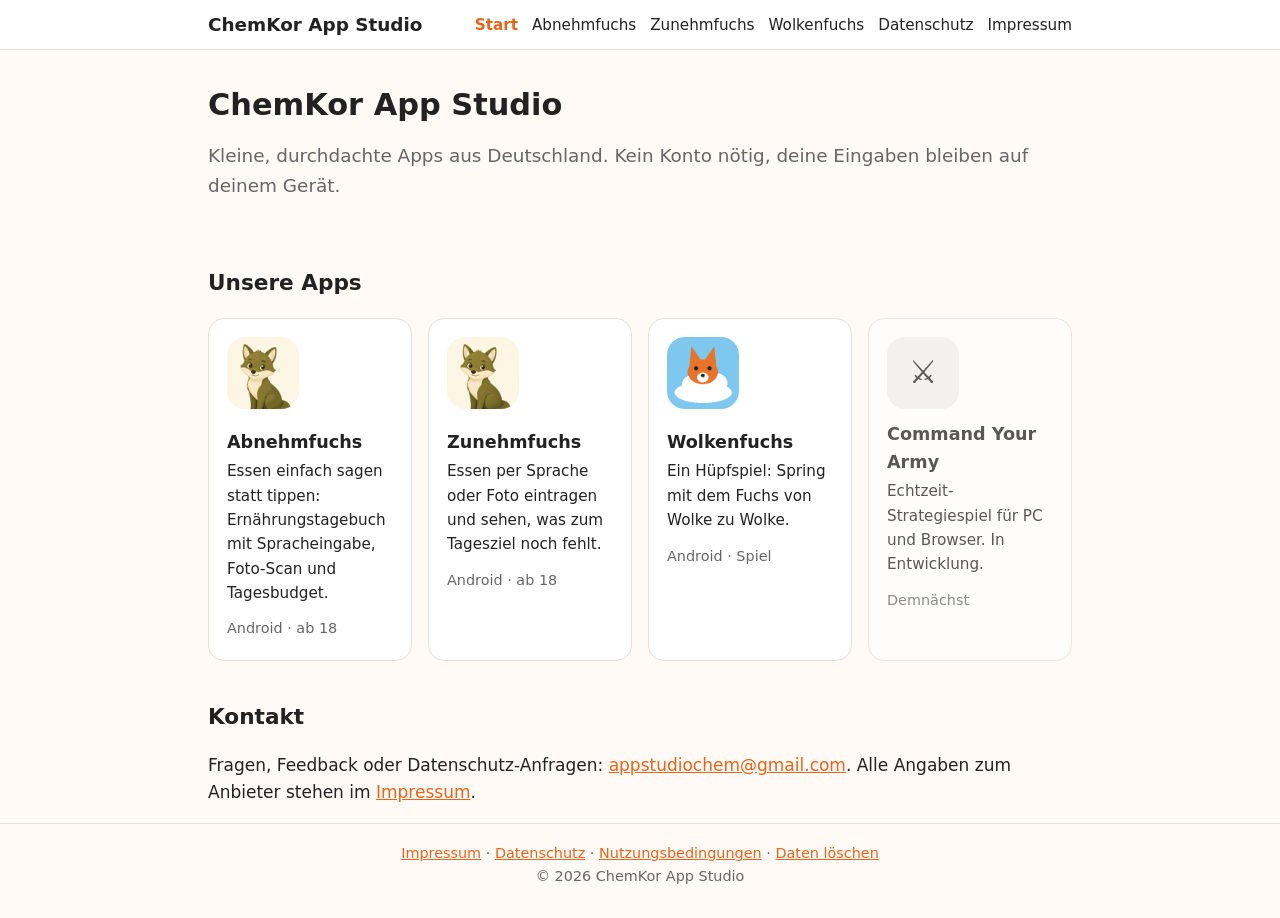
==== index.html @ cd86f169 "Website ChemKor App Studio" ====
<!DOCTYPE html>
<html lang="de">
<head>
<meta charset="utf-8">
<meta name="viewport" content="width=device-width, initial-scale=1">
<title>Apps aus Deutschland – ChemKor App Studio</title>
<meta name="description" content="ChemKor App Studio: Abnehmfuchs, Zunehmfuchs, Wolkenfuchs und mehr.">
<link rel="canonical" href="https://appstudiochem.de/">
<link rel="stylesheet" href="style.css">
<link rel="icon" href="img/abnehmfuchs.png">
</head>
<body>
<header class="top"><div class="wrap"><a class="brand" href="index.html">ChemKor App Studio</a><nav><a href="index.html" aria-current="page">Start</a><a href="abnehmfuchs.html">Abnehmfuchs</a><a href="zunehmfuchs.html">Zunehmfuchs</a><a href="wolkenfuchs.html">Wolkenfuchs</a><a href="datenschutz.html">Datenschutz</a><a href="impressum.html">Impressum</a></nav></div></header>
<main class="wrap">

<section class="hero">
<h1>ChemKor App Studio</h1>
<p>Kleine, durchdachte Apps aus Deutschland. Kein Konto nötig, deine Eingaben bleiben auf deinem Gerät.</p>
</section>
<h2>Unsere Apps</h2>
<div class="tiles">
<a class="tile" href="abnehmfuchs.html"><img src="img/abnehmfuchs.png" alt="" width="96" height="96"><h3>Abnehmfuchs</h3><p>Essen einfach sagen statt tippen: Ernährungstagebuch mit Spracheingabe, Foto-Scan und Tagesbudget.</p><span class="pkg">Android · ab 18</span></a>
<a class="tile" href="zunehmfuchs.html"><img src="img/zunehmfuchs.png" alt="" width="96" height="96"><h3>Zunehmfuchs</h3><p>Essen per Sprache oder Foto eintragen und sehen, was zum Tagesziel noch fehlt.</p><span class="pkg">Android · ab 18</span></a>
<a class="tile" href="wolkenfuchs.html"><img src="img/wolkenfuchs.png" alt="" width="96" height="96"><h3>Wolkenfuchs</h3><p>Ein Hüpfspiel: Spring mit dem Fuchs von Wolke zu Wolke.</p><span class="pkg">Android · Spiel</span></a>
<div class="tile soon"><div class="ph" aria-hidden="true">⚔</div><h3>Command Your Army</h3><p>Echtzeit-Strategiespiel für PC und Browser. In Entwicklung.</p><span class="pkg">Demnächst</span></div>
</div>
<h2>Kontakt</h2>
<p>Fragen, Feedback oder Datenschutz-Anfragen: <a href="mailto:appstudiochem@gmail.com">appstudiochem@gmail.com</a>. Alle Angaben zum Anbieter stehen im <a href="impressum.html">Impressum</a>.</p>

</main>
<footer><div class="wrap"><a href="impressum.html">Impressum</a> · <a href="datenschutz.html">Datenschutz</a> · <a href="nutzung.html">Nutzungsbedingungen</a> · <a href="loeschung.html">Daten löschen</a><br>© 2026 ChemKor App Studio</div></footer>
</body>
</html>
---- style.css ----
:root{--bg:#fffaf5;--fg:#222;--muted:#666;--acc:#e8641b;--card:#fff;--line:#eadfd5}
*{box-sizing:border-box}
html{-webkit-text-size-adjust:100%}
body{margin:0;font:17px/1.6 system-ui,-apple-system,"Segoe UI",Roboto,Arial,sans-serif;background:var(--bg);color:var(--fg)}
.wrap{max-width:900px;margin:0 auto;padding:0 18px}
a{color:var(--acc)}
.top{background:#fff;border-bottom:1px solid var(--line);position:sticky;top:0;z-index:1}
.top .wrap{display:flex;flex-wrap:wrap;align-items:center;justify-content:space-between;gap:6px 16px;padding:10px 18px}
.brand{font-weight:700;font-size:1.15rem;color:var(--fg);text-decoration:none}
nav{display:flex;flex-wrap:wrap;gap:2px 14px}
nav a{text-decoration:none;color:var(--fg);font-size:.95rem;white-space:nowrap}
nav a[aria-current]{color:var(--acc);font-weight:600}
main{padding:24px 18px 40px}
h1{font-size:1.9rem;line-height:1.2;margin:.4em 0}
h2{font-size:1.35rem;margin-top:1.8em}
h3{font-size:1.1rem;margin-top:1.4em}
.hero{padding:24px 0 8px}.hero p{font-size:1.15rem;color:var(--muted)}
.tiles{display:grid;grid-template-columns:repeat(auto-fill,minmax(200px,1fr));gap:16px}
.tile{display:block;background:var(--card);border:1px solid var(--line);border-radius:16px;padding:18px;text-decoration:none;color:var(--fg)}
a.tile:hover{border-color:var(--acc)}
.tile img,.ph{width:72px;height:72px;border-radius:18px}
.ph{display:flex;align-items:center;justify-content:center;background:#eee;font-size:2rem}
.tile h3{margin:.6em 0 .2em}.tile p{margin:0 0 .6em;font-size:.95rem}
.soon{opacity:.75}
.pkg,.muted{color:var(--muted);font-size:.9rem}
.app-head{display:flex;gap:20px;align-items:center;flex-wrap:wrap}
.app-head img{border-radius:28px}
.lead{font-size:1.15rem}
.btn{display:inline-block;background:var(--acc);color:#fff;padding:10px 16px;border-radius:10px;text-decoration:none;margin:4px 8px 4px 0}
.btn.alt{background:#fff;color:var(--acc);border:1px solid var(--acc)}
.toc{background:#fff;border:1px solid var(--line);border-radius:10px;padding:10px 14px;font-size:.95rem}
code{background:#f1ebe5;padding:1px 5px;border-radius:4px;font-size:.9em}
footer{border-top:1px solid var(--line);padding:18px 0 30px;font-size:.9rem;color:var(--muted);text-align:center}
@media (prefers-color-scheme:dark){:root{--bg:#1b1917;--fg:#eee;--muted:#aaa;--card:#24211e;--line:#3a3530}.top,.toc,.btn.alt{background:#24211e}nav a,.brand{color:var(--fg)}code{background:#333}.ph{background:#333}}
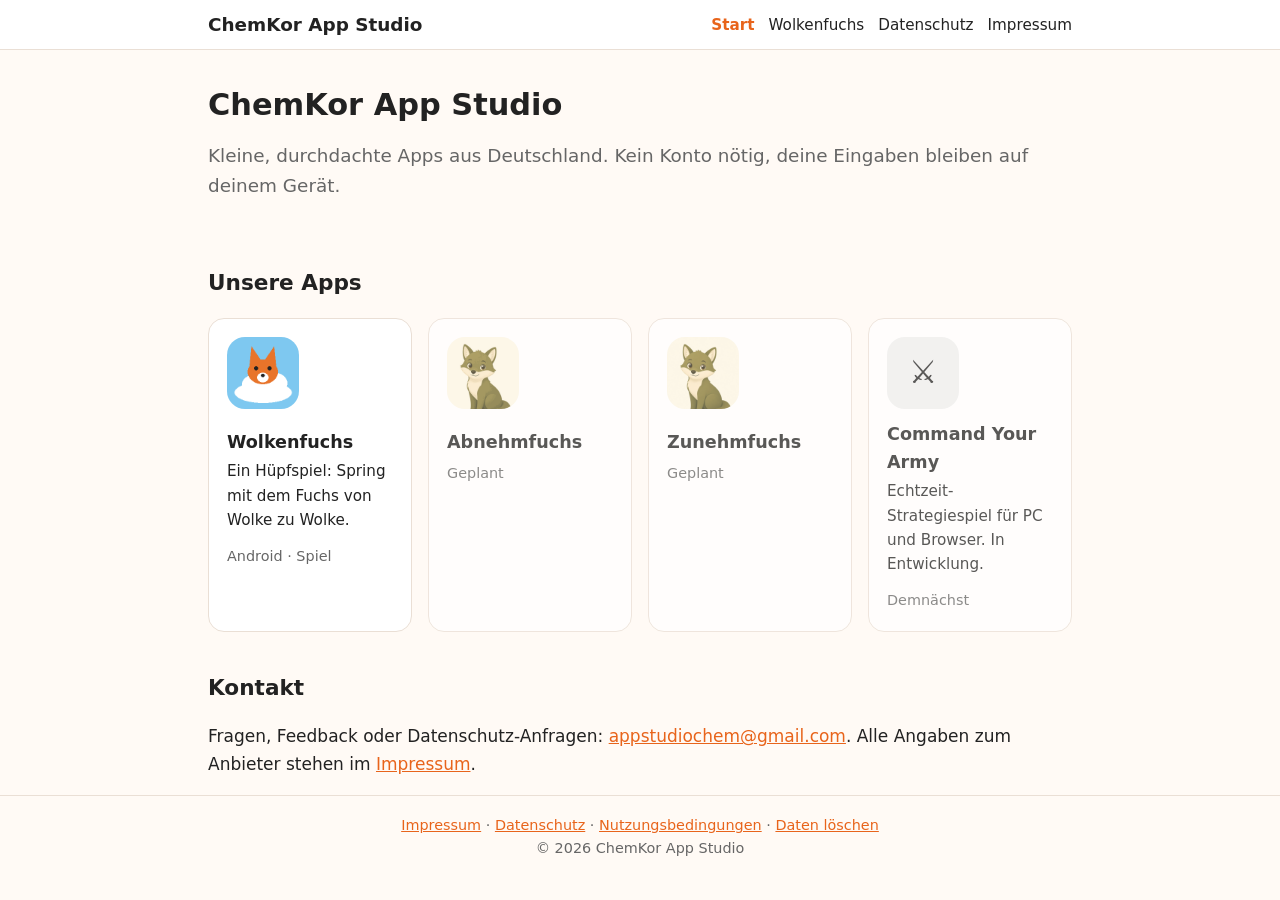
==== commit bdc30470: "Wolkenfuchs zuerst, Abnehm-/Zunehmfuchs geplant" ====
--- a/index.html
+++ b/index.html
@@ -7,10 +7,10 @@
 <meta name="description" content="ChemKor App Studio: Abnehmfuchs, Zunehmfuchs, Wolkenfuchs und mehr.">
 <link rel="canonical" href="https://appstudiochem.de/">
 <link rel="stylesheet" href="style.css">
-<link rel="icon" href="img/abnehmfuchs.png">
+<link rel="icon" href="img/wolkenfuchs.png">
 </head>
 <body>
-<header class="top"><div class="wrap"><a class="brand" href="index.html">ChemKor App Studio</a><nav><a href="index.html" aria-current="page">Start</a><a href="abnehmfuchs.html">Abnehmfuchs</a><a href="zunehmfuchs.html">Zunehmfuchs</a><a href="wolkenfuchs.html">Wolkenfuchs</a><a href="datenschutz.html">Datenschutz</a><a href="impressum.html">Impressum</a></nav></div></header>
+<header class="top"><div class="wrap"><a class="brand" href="index.html">ChemKor App Studio</a><nav><a href="index.html" aria-current="page">Start</a><a href="wolkenfuchs.html">Wolkenfuchs</a><a href="datenschutz.html">Datenschutz</a><a href="impressum.html">Impressum</a></nav></div></header>
 <main class="wrap">
 
 <section class="hero">
@@ -19,9 +19,9 @@
 </section>
 <h2>Unsere Apps</h2>
 <div class="tiles">
-<a class="tile" href="abnehmfuchs.html"><img src="img/abnehmfuchs.png" alt="" width="96" height="96"><h3>Abnehmfuchs</h3><p>Essen einfach sagen statt tippen: Ernährungstagebuch mit Spracheingabe, Foto-Scan und Tagesbudget.</p><span class="pkg">Android · ab 18</span></a>
-<a class="tile" href="zunehmfuchs.html"><img src="img/zunehmfuchs.png" alt="" width="96" height="96"><h3>Zunehmfuchs</h3><p>Essen per Sprache oder Foto eintragen und sehen, was zum Tagesziel noch fehlt.</p><span class="pkg">Android · ab 18</span></a>
 <a class="tile" href="wolkenfuchs.html"><img src="img/wolkenfuchs.png" alt="" width="96" height="96"><h3>Wolkenfuchs</h3><p>Ein Hüpfspiel: Spring mit dem Fuchs von Wolke zu Wolke.</p><span class="pkg">Android · Spiel</span></a>
+<div class="tile soon"><img src="img/abnehmfuchs.png" alt="" width="96" height="96"><h3>Abnehmfuchs</h3><span class="pkg">Geplant</span></div>
+<div class="tile soon"><img src="img/zunehmfuchs.png" alt="" width="96" height="96"><h3>Zunehmfuchs</h3><span class="pkg">Geplant</span></div>
 <div class="tile soon"><div class="ph" aria-hidden="true">⚔</div><h3>Command Your Army</h3><p>Echtzeit-Strategiespiel für PC und Browser. In Entwicklung.</p><span class="pkg">Demnächst</span></div>
 </div>
 <h2>Kontakt</h2>
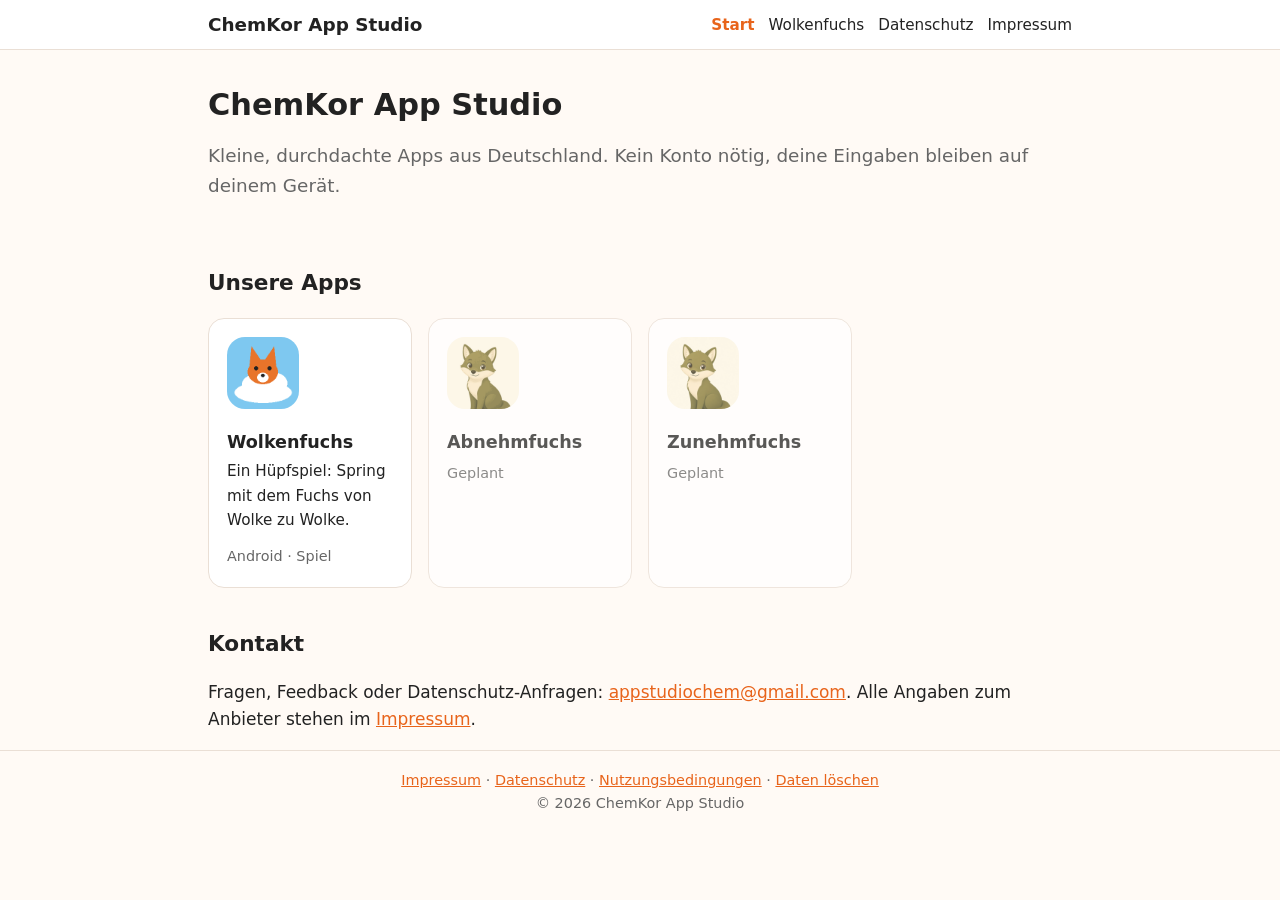
==== commit fea9f913: "Command Your Army entfernt" ====
--- a/index.html
+++ b/index.html
@@ -22,7 +22,6 @@
 <a class="tile" href="wolkenfuchs.html"><img src="img/wolkenfuchs.png" alt="" width="96" height="96"><h3>Wolkenfuchs</h3><p>Ein Hüpfspiel: Spring mit dem Fuchs von Wolke zu Wolke.</p><span class="pkg">Android · Spiel</span></a>
 <div class="tile soon"><img src="img/abnehmfuchs.png" alt="" width="96" height="96"><h3>Abnehmfuchs</h3><span class="pkg">Geplant</span></div>
 <div class="tile soon"><img src="img/zunehmfuchs.png" alt="" width="96" height="96"><h3>Zunehmfuchs</h3><span class="pkg">Geplant</span></div>
-<div class="tile soon"><div class="ph" aria-hidden="true">⚔</div><h3>Command Your Army</h3><p>Echtzeit-Strategiespiel für PC und Browser. In Entwicklung.</p><span class="pkg">Demnächst</span></div>
 </div>
 <h2>Kontakt</h2>
 <p>Fragen, Feedback oder Datenschutz-Anfragen: <a href="mailto:appstudiochem@gmail.com">appstudiochem@gmail.com</a>. Alle Angaben zum Anbieter stehen im <a href="impressum.html">Impressum</a>.</p>
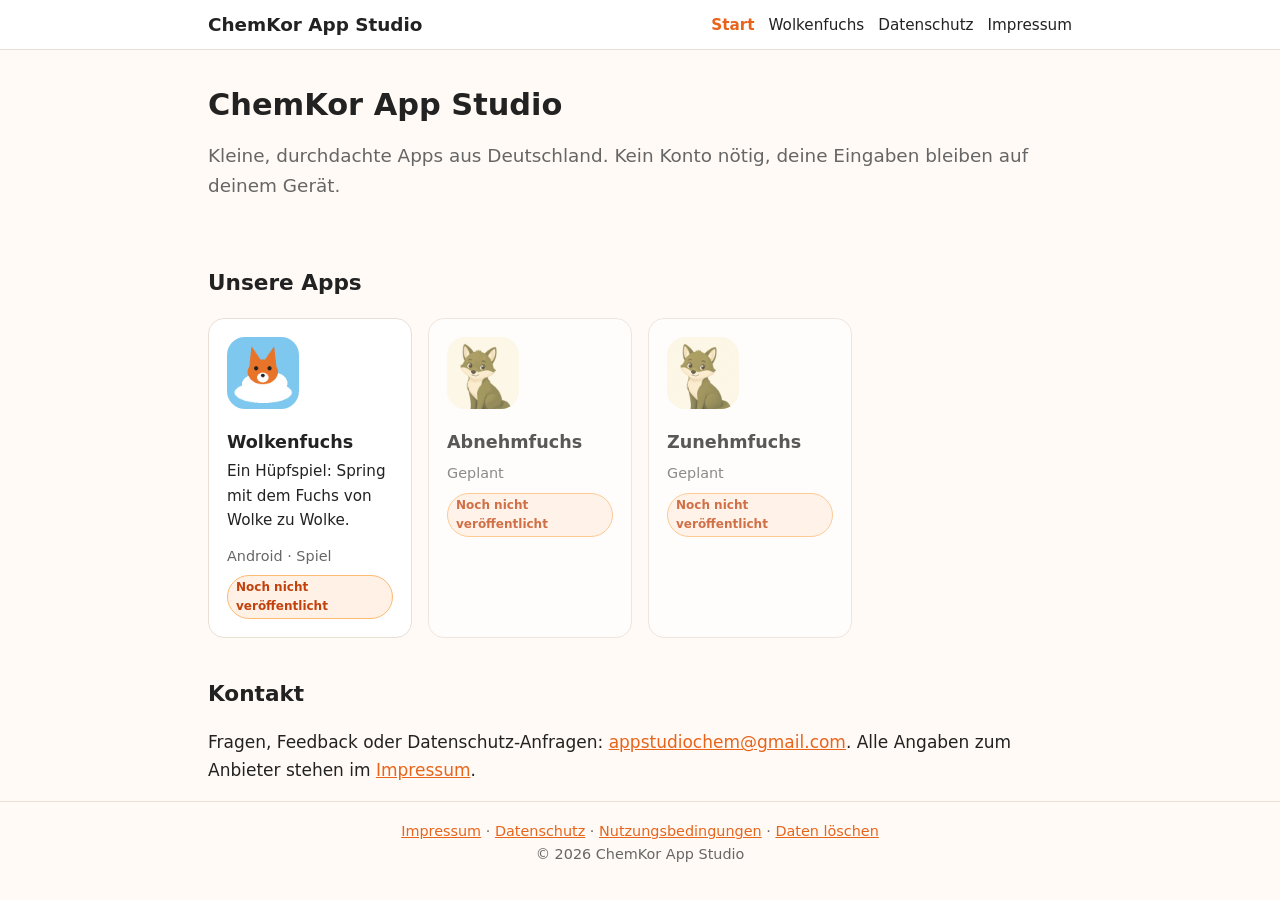
==== commit 8193aa78: "Hinweis: noch nicht veröffentlicht" ====
--- a/index.html
+++ b/index.html
@@ -19,9 +19,9 @@
 </section>
 <h2>Unsere Apps</h2>
 <div class="tiles">
-<a class="tile" href="wolkenfuchs.html"><img src="img/wolkenfuchs.png" alt="" width="96" height="96"><h3>Wolkenfuchs</h3><p>Ein Hüpfspiel: Spring mit dem Fuchs von Wolke zu Wolke.</p><span class="pkg">Android · Spiel</span></a>
-<div class="tile soon"><img src="img/abnehmfuchs.png" alt="" width="96" height="96"><h3>Abnehmfuchs</h3><span class="pkg">Geplant</span></div>
-<div class="tile soon"><img src="img/zunehmfuchs.png" alt="" width="96" height="96"><h3>Zunehmfuchs</h3><span class="pkg">Geplant</span></div>
+<a class="tile" href="wolkenfuchs.html"><img src="img/wolkenfuchs.png" alt="" width="96" height="96"><h3>Wolkenfuchs</h3><p>Ein Hüpfspiel: Spring mit dem Fuchs von Wolke zu Wolke.</p><span class="pkg">Android · Spiel</span><span class="badge">Noch nicht veröffentlicht</span></a>
+<div class="tile soon"><img src="img/abnehmfuchs.png" alt="" width="96" height="96"><h3>Abnehmfuchs</h3><span class="pkg">Geplant</span><span class="badge">Noch nicht veröffentlicht</span></div>
+<div class="tile soon"><img src="img/zunehmfuchs.png" alt="" width="96" height="96"><h3>Zunehmfuchs</h3><span class="pkg">Geplant</span><span class="badge">Noch nicht veröffentlicht</span></div>
 </div>
 <h2>Kontakt</h2>
 <p>Fragen, Feedback oder Datenschutz-Anfragen: <a href="mailto:appstudiochem@gmail.com">appstudiochem@gmail.com</a>. Alle Angaben zum Anbieter stehen im <a href="impressum.html">Impressum</a>.</p>
--- a/style.css
+++ b/style.css
@@ -32,3 +32,5 @@
 code{background:#f1ebe5;padding:1px 5px;border-radius:4px;font-size:.9em}
 footer{border-top:1px solid var(--line);padding:18px 0 30px;font-size:.9rem;color:var(--muted);text-align:center}
 @media (prefers-color-scheme:dark){:root{--bg:#1b1917;--fg:#eee;--muted:#aaa;--card:#24211e;--line:#3a3530}.top,.toc,.btn.alt{background:#24211e}nav a,.brand{color:var(--fg)}code{background:#333}.ph{background:#333}}
+
+.badge{display:inline-block;margin-top:6px;padding:2px 8px;border-radius:999px;background:#fff1e6;color:#c2410c;border:1px solid #fdba74;font-size:.75rem;font-weight:600}
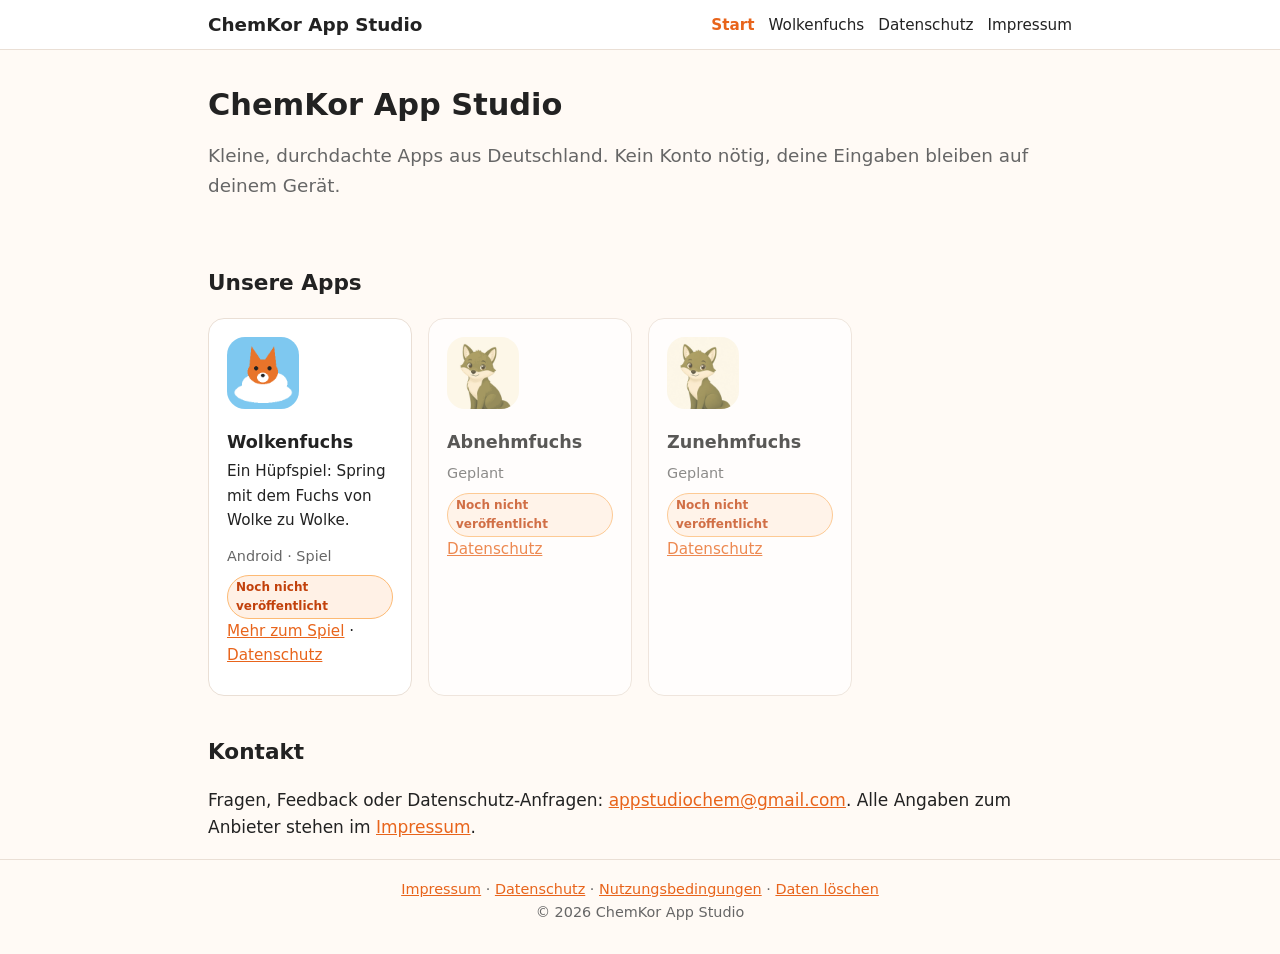
==== commit 5351fe08: "Datenschutz-Link je App" ====
--- a/index.html
+++ b/index.html
@@ -19,9 +19,9 @@
 </section>
 <h2>Unsere Apps</h2>
 <div class="tiles">
-<a class="tile" href="wolkenfuchs.html"><img src="img/wolkenfuchs.png" alt="" width="96" height="96"><h3>Wolkenfuchs</h3><p>Ein Hüpfspiel: Spring mit dem Fuchs von Wolke zu Wolke.</p><span class="pkg">Android · Spiel</span><span class="badge">Noch nicht veröffentlicht</span></a>
-<div class="tile soon"><img src="img/abnehmfuchs.png" alt="" width="96" height="96"><h3>Abnehmfuchs</h3><span class="pkg">Geplant</span><span class="badge">Noch nicht veröffentlicht</span></div>
-<div class="tile soon"><img src="img/zunehmfuchs.png" alt="" width="96" height="96"><h3>Zunehmfuchs</h3><span class="pkg">Geplant</span><span class="badge">Noch nicht veröffentlicht</span></div>
+<div class="tile"><img src="img/wolkenfuchs.png" alt="" width="96" height="96"><h3><a href="wolkenfuchs.html">Wolkenfuchs</a></h3><p>Ein Hüpfspiel: Spring mit dem Fuchs von Wolke zu Wolke.</p><span class="pkg">Android · Spiel</span><span class="badge">Noch nicht veröffentlicht</span><p class="dslink"><a href="wolkenfuchs.html">Mehr zum Spiel</a> · <a href="datenschutz.html#wolkenfuchs">Datenschutz</a></p></div>
+<div class="tile soon"><img src="img/abnehmfuchs.png" alt="" width="96" height="96"><h3>Abnehmfuchs</h3><span class="pkg">Geplant</span><span class="badge">Noch nicht veröffentlicht</span><p class="dslink"><a href="datenschutz.html#abnehmfuchs">Datenschutz</a></p></div>
+<div class="tile soon"><img src="img/zunehmfuchs.png" alt="" width="96" height="96"><h3>Zunehmfuchs</h3><span class="pkg">Geplant</span><span class="badge">Noch nicht veröffentlicht</span><p class="dslink"><a href="datenschutz.html#zunehmfuchs">Datenschutz</a></p></div>
 </div>
 <h2>Kontakt</h2>
 <p>Fragen, Feedback oder Datenschutz-Anfragen: <a href="mailto:appstudiochem@gmail.com">appstudiochem@gmail.com</a>. Alle Angaben zum Anbieter stehen im <a href="impressum.html">Impressum</a>.</p>
--- a/style.css
+++ b/style.css
@@ -34,3 +34,4 @@
 @media (prefers-color-scheme:dark){:root{--bg:#1b1917;--fg:#eee;--muted:#aaa;--card:#24211e;--line:#3a3530}.top,.toc,.btn.alt{background:#24211e}nav a,.brand{color:var(--fg)}code{background:#333}.ph{background:#333}}
 
 .badge{display:inline-block;margin-top:6px;padding:2px 8px;border-radius:999px;background:#fff1e6;color:#c2410c;border:1px solid #fdba74;font-size:.75rem;font-weight:600}
+.dslink{margin:8px 0 0;font-size:.85rem}.tile h3 a{color:inherit;text-decoration:none}
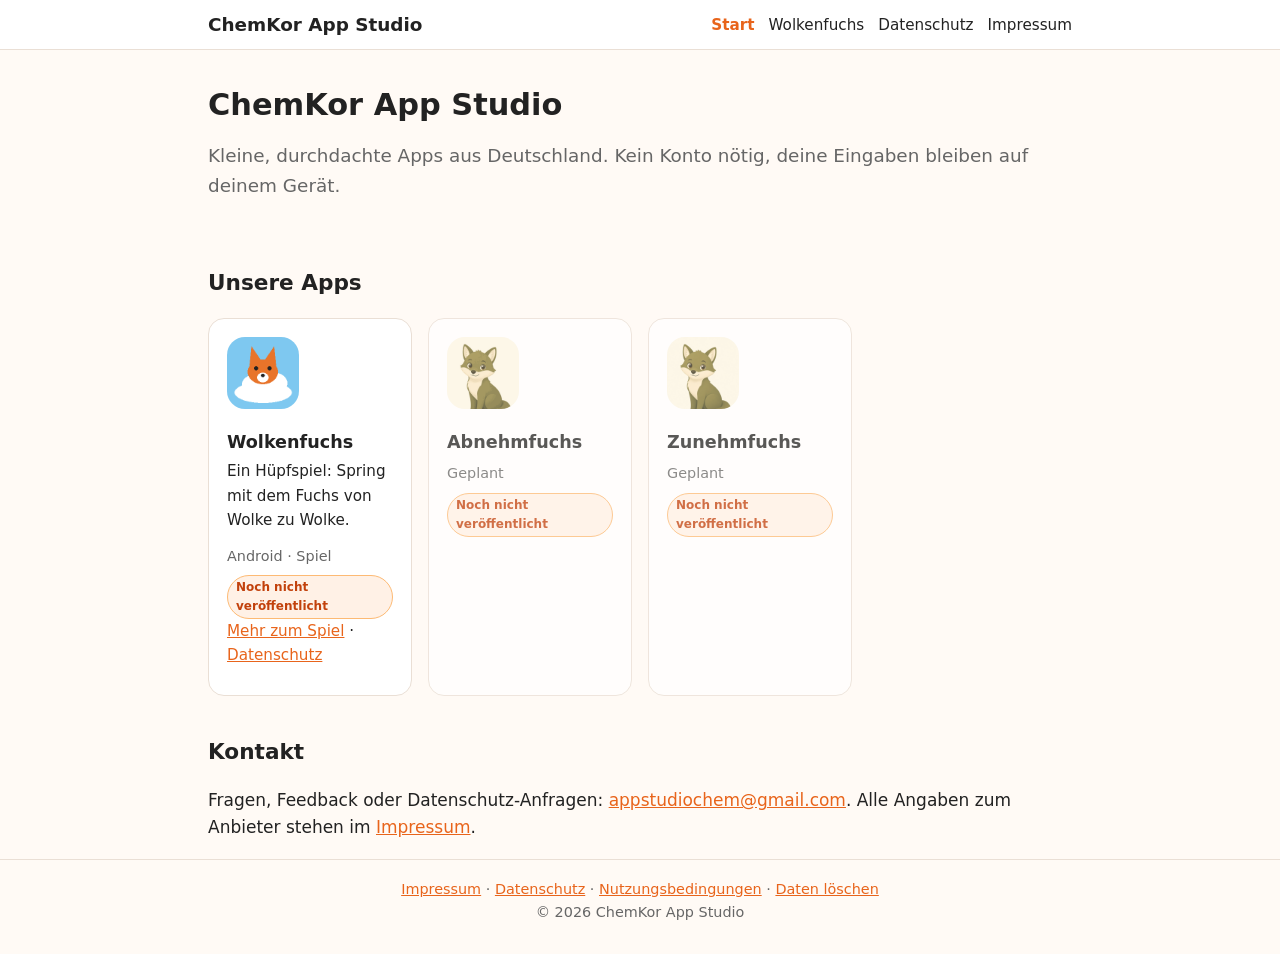
==== commit 2e2717fe: "Datenschutz: eigene Seite für Wolkenfuchs, unfertige App-Abschnitte zurückgestellt" ====
--- a/index.html
+++ b/index.html
@@ -19,9 +19,9 @@
 </section>
 <h2>Unsere Apps</h2>
 <div class="tiles">
-<div class="tile"><img src="img/wolkenfuchs.png" alt="" width="96" height="96"><h3><a href="wolkenfuchs.html">Wolkenfuchs</a></h3><p>Ein Hüpfspiel: Spring mit dem Fuchs von Wolke zu Wolke.</p><span class="pkg">Android · Spiel</span><span class="badge">Noch nicht veröffentlicht</span><p class="dslink"><a href="wolkenfuchs.html">Mehr zum Spiel</a> · <a href="datenschutz.html#wolkenfuchs">Datenschutz</a></p></div>
-<div class="tile soon"><img src="img/abnehmfuchs.png" alt="" width="96" height="96"><h3>Abnehmfuchs</h3><span class="pkg">Geplant</span><span class="badge">Noch nicht veröffentlicht</span><p class="dslink"><a href="datenschutz.html#abnehmfuchs">Datenschutz</a></p></div>
-<div class="tile soon"><img src="img/zunehmfuchs.png" alt="" width="96" height="96"><h3>Zunehmfuchs</h3><span class="pkg">Geplant</span><span class="badge">Noch nicht veröffentlicht</span><p class="dslink"><a href="datenschutz.html#zunehmfuchs">Datenschutz</a></p></div>
+<div class="tile"><img src="img/wolkenfuchs.png" alt="" width="96" height="96"><h3><a href="wolkenfuchs.html">Wolkenfuchs</a></h3><p>Ein Hüpfspiel: Spring mit dem Fuchs von Wolke zu Wolke.</p><span class="pkg">Android · Spiel</span><span class="badge">Noch nicht veröffentlicht</span><p class="dslink"><a href="wolkenfuchs.html">Mehr zum Spiel</a> · <a href="datenschutz-wolkenfuchs/">Datenschutz</a></p></div>
+<div class="tile soon"><img src="img/abnehmfuchs.png" alt="" width="96" height="96"><h3>Abnehmfuchs</h3><span class="pkg">Geplant</span><span class="badge">Noch nicht veröffentlicht</span></div>
+<div class="tile soon"><img src="img/zunehmfuchs.png" alt="" width="96" height="96"><h3>Zunehmfuchs</h3><span class="pkg">Geplant</span><span class="badge">Noch nicht veröffentlicht</span></div>
 </div>
 <h2>Kontakt</h2>
 <p>Fragen, Feedback oder Datenschutz-Anfragen: <a href="mailto:appstudiochem@gmail.com">appstudiochem@gmail.com</a>. Alle Angaben zum Anbieter stehen im <a href="impressum.html">Impressum</a>.</p>
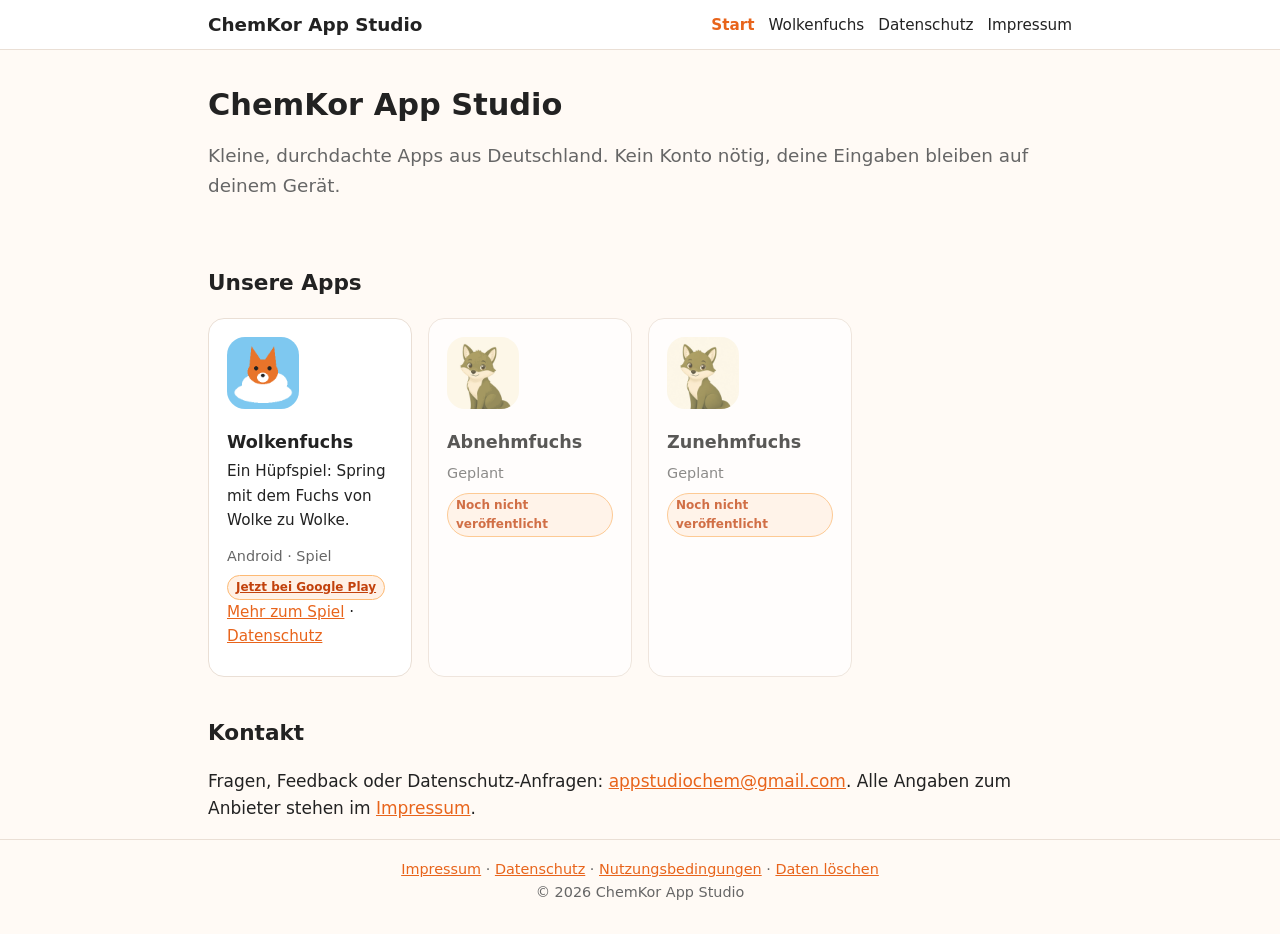
==== commit d1861971: "Wolkenfuchs: Status live, Link zu Google Play" ====
--- a/index.html
+++ b/index.html
@@ -19,7 +19,7 @@
 </section>
 <h2>Unsere Apps</h2>
 <div class="tiles">
-<div class="tile"><img src="img/wolkenfuchs.png" alt="" width="96" height="96"><h3><a href="wolkenfuchs.html">Wolkenfuchs</a></h3><p>Ein Hüpfspiel: Spring mit dem Fuchs von Wolke zu Wolke.</p><span class="pkg">Android · Spiel</span><span class="badge">Noch nicht veröffentlicht</span><p class="dslink"><a href="wolkenfuchs.html">Mehr zum Spiel</a> · <a href="datenschutz-wolkenfuchs/">Datenschutz</a></p></div>
+<div class="tile"><img src="img/wolkenfuchs.png" alt="" width="96" height="96"><h3><a href="wolkenfuchs.html">Wolkenfuchs</a></h3><p>Ein Hüpfspiel: Spring mit dem Fuchs von Wolke zu Wolke.</p><span class="pkg">Android · Spiel</span><a class="badge" href="https://play.google.com/store/apps/details?id=de.wolkenfuchs.app">Jetzt bei Google Play</a><p class="dslink"><a href="wolkenfuchs.html">Mehr zum Spiel</a> · <a href="datenschutz-wolkenfuchs/">Datenschutz</a></p></div>
 <div class="tile soon"><img src="img/abnehmfuchs.png" alt="" width="96" height="96"><h3>Abnehmfuchs</h3><span class="pkg">Geplant</span><span class="badge">Noch nicht veröffentlicht</span></div>
 <div class="tile soon"><img src="img/zunehmfuchs.png" alt="" width="96" height="96"><h3>Zunehmfuchs</h3><span class="pkg">Geplant</span><span class="badge">Noch nicht veröffentlicht</span></div>
 </div>
--- a/style.css
+++ b/style.css
@@ -31,6 +31,7 @@
 .toc{background:#fff;border:1px solid var(--line);border-radius:10px;padding:10px 14px;font-size:.95rem}
 code{background:#f1ebe5;padding:1px 5px;border-radius:4px;font-size:.9em}
 footer{border-top:1px solid var(--line);padding:18px 0 30px;font-size:.9rem;color:var(--muted);text-align:center}
+.legal-box{background:var(--card);border:2px solid var(--acc);border-radius:12px;padding:14px 16px;margin:1.2em 0}.legal-box h2,.legal-box h3{margin-top:0}
 @media (prefers-color-scheme:dark){:root{--bg:#1b1917;--fg:#eee;--muted:#aaa;--card:#24211e;--line:#3a3530}.top,.toc,.btn.alt{background:#24211e}nav a,.brand{color:var(--fg)}code{background:#333}.ph{background:#333}}
 
 .badge{display:inline-block;margin-top:6px;padding:2px 8px;border-radius:999px;background:#fff1e6;color:#c2410c;border:1px solid #fdba74;font-size:.75rem;font-weight:600}
